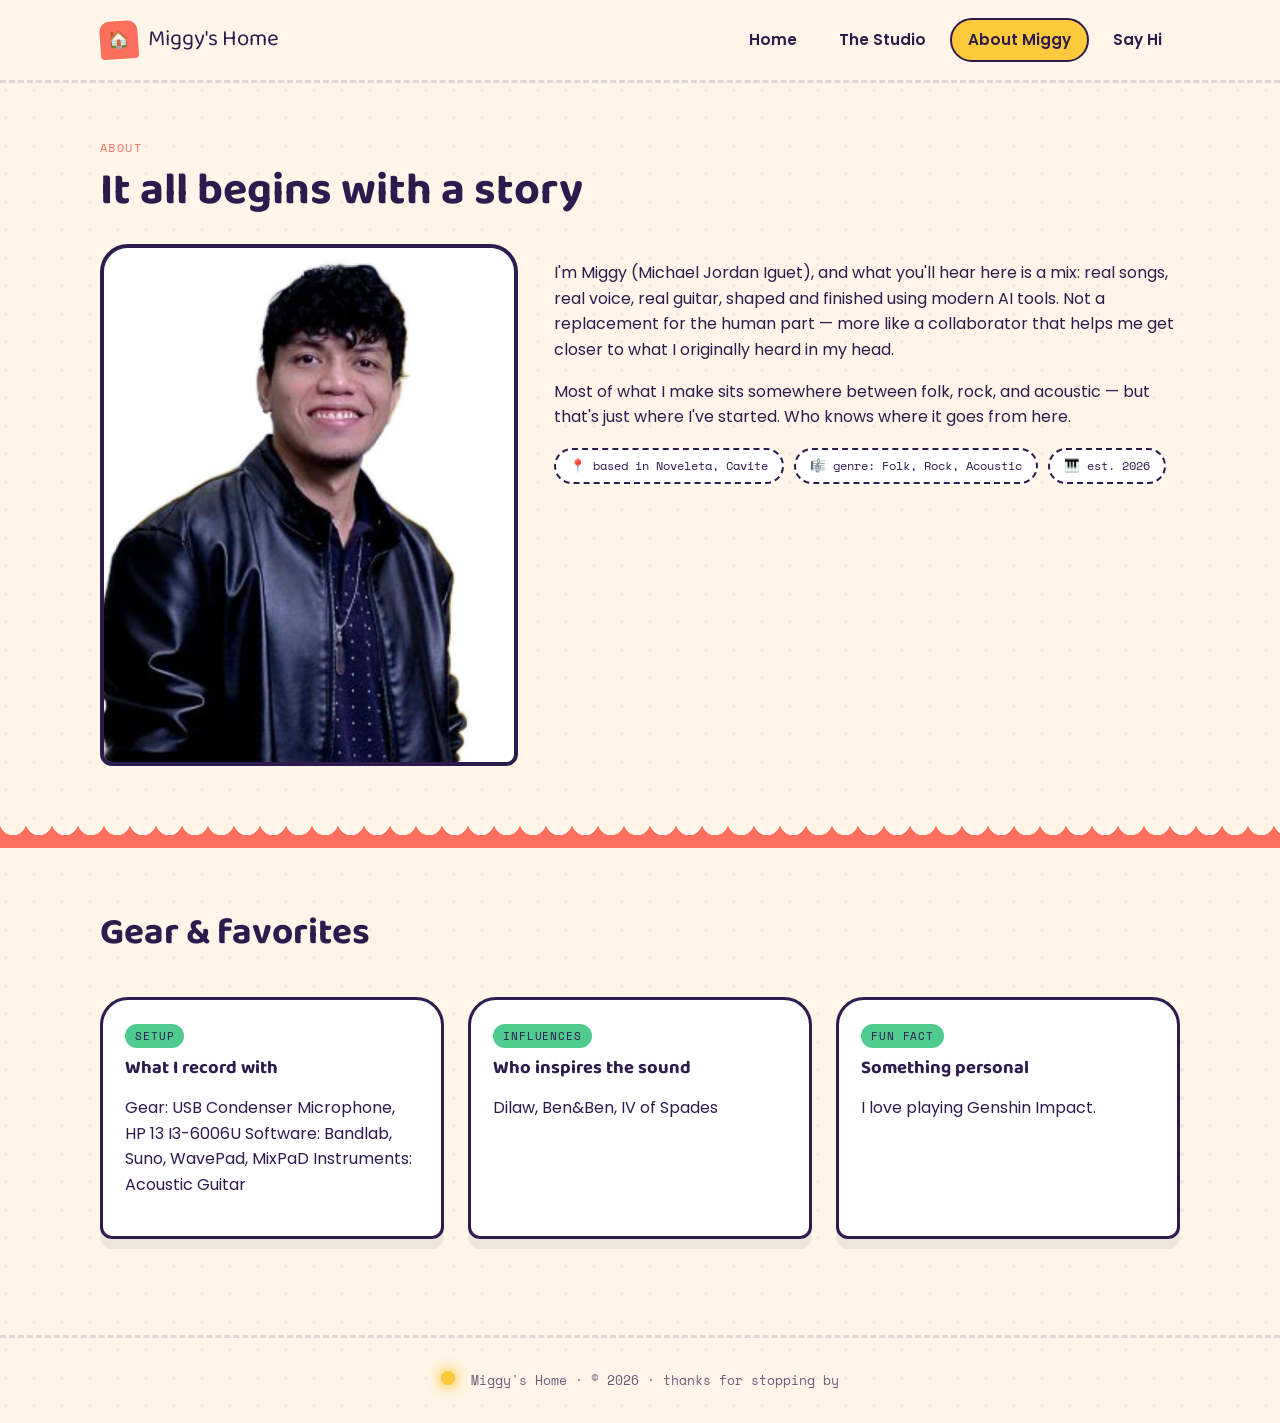
==== about.html @ 34ad1ec8 "Update about.html" ====
<!DOCTYPE html>
<html lang="en">
<head>
  <meta charset="UTF-8">
  <meta name="viewport" content="width=device-width, initial-scale=1.0">
  <title>About Miggy — Miggy's Home</title>
  <meta name="description" content="The story behind Miggy's Home.">
  <link rel="preconnect" href="https://fonts.googleapis.com">
  <link href="https://fonts.googleapis.com/css2?family=Baloo+2:wght@500;700;800&family=Poppins:wght@400;500;600;700&family=Space+Mono&display=swap" rel="stylesheet">
  <link rel="stylesheet" href="style.css">
</head>
<body>

  <header class="site-header">
    <nav class="nav wrap">
      <a href="index.html" class="brand">
        <span class="brand-mark">🏠</span>
        Miggy's Home
      </a>
      <button class="nav-toggle" aria-label="Toggle menu" aria-expanded="false">☰</button>
      <ul class="room-links">
        <li><a href="index.html">Home</a></li>
        <li><a href="music.html">The Studio</a></li>
        <li><a href="about.html" aria-current="page">About Miggy</a></li>
        <li><a href="contact.html">Say Hi</a></li>
      </ul>
    </nav>
  </header>

  <main>
    <section class="room wrap" style="padding-top:56px;">
      <p class="eyebrow">About</p>
      <h1 style="font-size:clamp(2rem, 4vw, 2.8rem);">It all begins with a story</h1>

      <div class="bio-layout">
        <div class="bio-portrait">
    <img src="miggy.jpg" alt="Miggy" style="width:100%; height:100%; object-fit:cover; object-position: center 200%; border-radius: 24px 24px 8px 8px;">
</div>
        <div>
          <!--
          Miggy's Home started one summer in May 2026,
          when I dug up a folder of old, half-forgotten recordings and decided to give them a second life — this time,
          with a little help from AI.
          -->
          <p>
          I'm Miggy (Michael Jordan Iguet), and what you'll hear here is a mix: real songs, real voice, real guitar, shaped and finished using modern AI tools.
          Not a replacement for the human part — more like a collaborator that helps me get closer to what I originally heard in my head.
          </p>
          <p>
           Most of what I make sits somewhere between folk, rock, and acoustic — but that's just where I've started. Who knows where it goes from here.
          </p>
          <div class="sticker-row">
            <span class="sticker">📍 based in Noveleta, Cavite</span>
            <span class="sticker">🎼 genre: Folk, Rock, Acoustic</span>
            <span class="sticker">🎹 est. 2026</span>
          </div>
        </div>
      </div>
    </section>

    <div class="awning coral" aria-hidden="true"></div>

    <section class="room wrap">
      <div class="room-title">
        <h2>Gear &amp; favorites</h2>
      </div>
      <div class="window-grid">
        <div class="window-card">
          <span class="tag">Setup</span>
          <h3>What I record with</h3>
          <p>Gear: USB Condenser Microphone, HP 13 I3-6006U
            Software: Bandlab, Suno, WavePad, MixPaD
          Instruments: Acoustic Guitar
          </p>
        </div>
        <div class="window-card">
          <span class="tag">Influences</span>
          <h3>Who inspires the sound</h3>
          <p>Dilaw, Ben&Ben, IV of Spades</p>
        </div>
        <div class="window-card">
          <span class="tag">Fun fact</span>
          <h3>Something personal</h3>
          <p>I love playing Genshin Impact.</p>
        </div>
      </div>
    </section>
  </main>

  <footer class="site-footer">
    <span class="porch-light" aria-hidden="true"></span>
    Miggy's Home · © <span id="year"></span> · thanks for stopping by
  </footer>

  <script src="script.js"></script>
  <script>document.getElementById("year").textContent = new Date().getFullYear();</script>
</body>
</html>
---- style.css ----
/* ============================================
   MIGGY'S HOME — shared styles
   Design: bright, cozy "house of music" theme.
   Cards are shaped like little windows/doors,
   nav reads like room signs on a hallway wall.
   ============================================ */

:root {
  /* Color */
  --cream:    #FFF6E9;
  --sunshine: #FFC93C;
  --coral:    #FF6F5E;
  --sky:      #4FB6E8;
  --mint:     #4FCB8F;
  --plum:     #2D1B4E;
  --white:    #FFFFFF;

  /* Type */
  --font-display: "Baloo 2", system-ui, sans-serif;
  --font-body: "Poppins", system-ui, sans-serif;
  --font-tag: "Space Mono", monospace;

  /* Layout */
  --max-width: 1080px;
  --radius-window: 28px 28px 12px 12px;
  --shadow-soft: 0 10px 0 rgba(45, 27, 78, 0.08);
}

* { box-sizing: border-box; }

html { scroll-behavior: smooth; }

body {
  margin: 0;
  background: var(--cream);
  color: var(--plum);
  font-family: var(--font-body);
  line-height: 1.6;
  background-image:
    radial-gradient(circle at 6px 6px, rgba(45,27,78,0.05) 2px, transparent 2px);
  background-size: 28px 28px;
}

img { max-width: 100%; display: block; }

a { color: inherit; }

h1, h2, h3 {
  font-family: var(--font-display);
  margin: 0 0 0.4em 0;
  line-height: 1.15;
}

.eyebrow {
  font-family: var(--font-tag);
  text-transform: uppercase;
  letter-spacing: 0.12em;
  font-size: 0.72rem;
  color: var(--coral);
  margin: 0 0 0.6em 0;
}

.wrap {
  max-width: var(--max-width);
  margin: 0 auto;
  padding: 0 24px;
}

/* Respect reduced motion */
@media (prefers-reduced-motion: reduce) {
  * { animation: none !important; transition: none !important; }
  html { scroll-behavior: auto; }
}

/* ---------- Nav: "door plaque" ---------- */

.site-header {
  position: sticky;
  top: 0;
  z-index: 50;
  background: var(--cream);
  border-bottom: 3px dashed rgba(45, 27, 78, 0.15);
}

.nav {
  display: flex;
  align-items: center;
  justify-content: space-between;
  padding: 18px 0;
}

.brand {
  display: flex;
  align-items: center;
  gap: 10px;
  font-family: var(--font-display);
  font-size: 1.4rem;
  text-decoration: none;
  color: var(--plum);
}

.brand-mark {
  width: 38px;
  height: 38px;
  border-radius: 10px 10px 4px 4px;
  background: var(--coral);
  display: grid;
  place-items: center;
  font-size: 1.1rem;
  transform: rotate(-4deg);
}

.room-links {
  display: flex;
  gap: 6px;
  list-style: none;
  margin: 0;
  padding: 0;
}

.room-links a {
  display: inline-block;
  padding: 8px 16px;
  border-radius: 999px;
  text-decoration: none;
  font-weight: 600;
  font-size: 0.95rem;
  color: var(--plum);
  border: 2px solid transparent;
  transition: border-color 0.15s ease, transform 0.15s ease;
}

.room-links a:hover,
.room-links a:focus-visible {
  border-color: var(--plum);
  transform: translateY(-2px);
}

.room-links a[aria-current="page"] {
  background: var(--sunshine);
  border-color: var(--plum);
}

.nav-toggle {
  display: none;
  background: none;
  border: 2px solid var(--plum);
  border-radius: 10px;
  padding: 8px 10px;
  font-size: 1.1rem;
  cursor: pointer;
}

@media (max-width: 720px) {
  .nav-toggle { display: block; }
  .room-links {
    display: none;
    flex-direction: column;
    width: 100%;
    padding-bottom: 16px;
  }
  .room-links.open { display: flex; }
  .nav { flex-wrap: wrap; }
}

/* ---------- Buttons ---------- */

.btn {
  display: inline-flex;
  align-items: center;
  gap: 8px;
  padding: 12px 22px;
  border-radius: 999px;
  font-weight: 700;
  font-family: var(--font-body);
  text-decoration: none;
  border: 3px solid var(--plum);
  cursor: pointer;
  font-size: 1rem;
}

.btn-primary {
  background: var(--coral);
  color: var(--white);
  box-shadow: var(--shadow-soft);
}

.btn-primary:hover { transform: translate(-2px, -2px); box-shadow: 0 12px 0 rgba(45,27,78,0.08); }

.btn-ghost {
  background: transparent;
  color: var(--plum);
}

.btn-ghost:hover { background: rgba(45,27,78,0.06); }

/* ---------- Hero ---------- */

.hero {
  padding: 64px 0 40px;
  display: grid;
  grid-template-columns: 1.1fr 0.9fr;
  gap: 40px;
  align-items: center;
}

.hero h1 {
  font-size: clamp(2.4rem, 5vw, 3.6rem);
}

.hero .lede {
  font-size: 1.15rem;
  max-width: 46ch;
  color: rgba(45,27,78,0.85);
}

.hero-actions {
  display: flex;
  gap: 12px;
  margin-top: 28px;
  flex-wrap: wrap;
}

.welcome-mat {
  width: 100%;
  aspect-ratio: 1 / 1;
  background: var(--sunshine);
  border-radius: var(--radius-window);
  border: 4px solid var(--plum);
  position: relative;
  display: grid;
  place-items: center;
  overflow: hidden;
}

.welcome-mat::before {
  content: "";
  position: absolute;
  inset: 14px;
  border: 3px dashed var(--plum);
  border-radius: 20px;
}

.welcome-mat span {
  font-family: var(--font-display);
  font-size: 3.2rem;
  transform: rotate(-6deg);
}

@media (max-width: 780px) {
  .hero { grid-template-columns: 1fr; padding-top: 32px; }
}

/* ---------- Scalloped divider (awning) ---------- */

.awning {
  height: 26px;
  background:
    radial-gradient(circle at 13px 0, transparent 13px, var(--sky) 13.5px) repeat-x;
  background-size: 26px 26px;
  margin: 0 0 8px 0;
}

.awning.coral {
  background:
    radial-gradient(circle at 13px 0, transparent 13px, var(--coral) 13.5px) repeat-x;
  background-size: 26px 26px;
}

.awning.mint {
  background:
    radial-gradient(circle at 13px 0, transparent 13px, var(--mint) 13.5px) repeat-x;
  background-size: 26px 26px;
}

/* ---------- Section shell ---------- */

section.room {
  padding: 56px 0;
}

.room-title { display: flex; align-items: baseline; gap: 14px; flex-wrap: wrap; }
.room-title h2 { font-size: clamp(1.7rem, 3vw, 2.3rem); }

/* ---------- Window cards ---------- */

.window-grid {
  display: grid;
  grid-template-columns: repeat(auto-fit, minmax(260px, 1fr));
  gap: 24px;
  margin-top: 28px;
}

.window-card {
  background: var(--white);
  border: 3px solid var(--plum);
  border-radius: var(--radius-window);
  padding: 22px;
  box-shadow: var(--shadow-soft);
  transition: transform 0.15s ease;
}

.window-card:hover { transform: translateY(-4px); }

.window-card h3 { font-size: 1.15rem; margin-bottom: 8px; }

.window-card .tag {
  font-family: var(--font-tag);
  font-size: 0.7rem;
  text-transform: uppercase;
  letter-spacing: 0.08em;
  background: var(--mint);
  color: var(--plum);
  display: inline-block;
  padding: 3px 10px;
  border-radius: 999px;
  margin-bottom: 10px;
}

/* ---------- Media embed frame ---------- */

.embed-frame {
  border: 3px solid var(--plum);
  border-radius: var(--radius-window);
  overflow: hidden;
  background: var(--plum);
  aspect-ratio: 16 / 9;
  position: relative;
}

.embed-frame iframe {
  width: 100%;
  height: 100%;
  border: 0;
  display: block;
}

.embed-placeholder {
  position: absolute;
  inset: 0;
  display: grid;
  place-items: center;
  text-align: center;
  color: var(--cream);
  padding: 24px;
  font-family: var(--font-tag);
  font-size: 0.85rem;
  gap: 8px;
}

.embed-placeholder strong {
  display: block;
  font-family: var(--font-display);
  font-size: 1.2rem;
  color: var(--sunshine);
  margin-bottom: 6px;
}

/* Spotify frame is shorter */
.embed-frame.spotify { aspect-ratio: auto; height: 152px; }

/* ---------- Sticker badges ---------- */

.sticker-row {
  display: flex;
  gap: 10px;
  flex-wrap: wrap;
  margin-top: 18px;
}

.sticker {
  font-family: var(--font-tag);
  font-size: 0.78rem;
  padding: 6px 14px;
  border-radius: 999px;
  border: 2px dashed var(--plum);
  background: var(--white);
}

/* ---------- Socials / mailbox ---------- */

.mailbox-grid {
  display: grid;
  grid-template-columns: repeat(auto-fit, minmax(200px, 1fr));
  gap: 18px;
  margin-top: 28px;
}

.mailbox-link {
  display: flex;
  align-items: center;
  gap: 14px;
  background: var(--white);
  border: 3px solid var(--plum);
  border-radius: 20px;
  padding: 16px 18px;
  text-decoration: none;
  font-weight: 700;
  color: var(--plum);
  box-shadow: var(--shadow-soft);
  transition: transform 0.15s ease;
}

.mailbox-link:hover { transform: translate(-3px, -3px); }

.mailbox-icon {
  width: 40px;
  height: 40px;
  border-radius: 10px;
  display: grid;
  place-items: center;
  font-size: 1.2rem;
  flex-shrink: 0;
}

/* ---------- About/bio ---------- */

.bio-layout {
  display: grid;
  grid-template-columns: 0.8fr 1.2fr;
  gap: 36px;
  align-items: start;
  margin-top: 28px;
}

.bio-portrait {
  aspect-ratio: 4/5;
  background: var(--sky);
  border: 4px solid var(--plum);
  border-radius: var(--radius-window);
  display: grid;
  place-items: center;
  font-family: var(--font-display);
  font-size: 4rem;
  color: var(--white);
}

@media (max-width: 720px) {
  .bio-layout { grid-template-columns: 1fr; }
}

/* ---------- Footer ---------- */

.site-footer {
  border-top: 3px dashed rgba(45,27,78,0.15);
  padding: 32px 0;
  margin-top: 40px;
  text-align: center;
  font-family: var(--font-tag);
  font-size: 0.82rem;
  color: rgba(45,27,78,0.7);
}

.porch-light {
  width: 14px;
  height: 14px;
  border-radius: 50%;
  background: var(--sunshine);
  display: inline-block;
  margin-right: 8px;
  box-shadow: 0 0 12px 4px rgba(255,201,60,0.7);
}
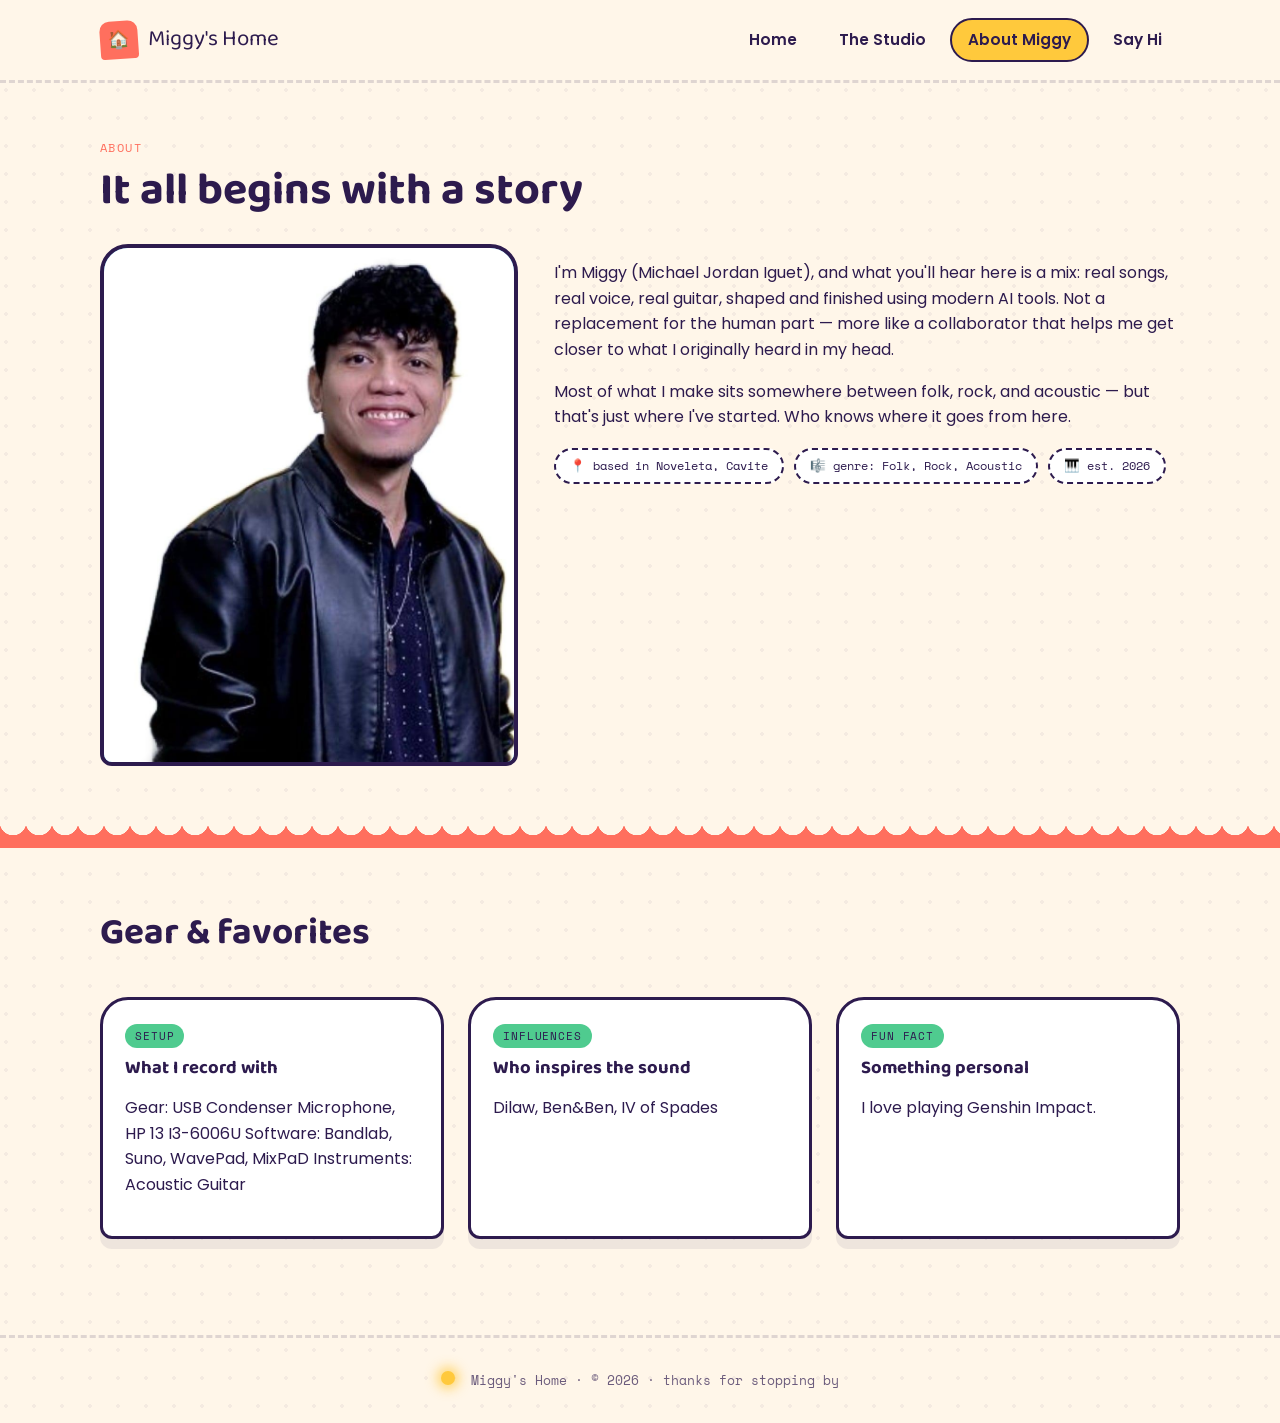
==== commit 7140992d: "Update about.html" ====
--- a/about.html
+++ b/about.html
@@ -34,7 +34,7 @@
 
       <div class="bio-layout">
         <div class="bio-portrait">
-    <img src="miggy.jpg" alt="Miggy" style="width:100%; height:100%; object-fit:cover; object-position: center 200%; border-radius: 24px 24px 8px 8px;">
+    <img src="miggy.jpg" alt="Miggy" style="width:100%; height:100%; object-fit:cover; object-position: left center; border-radius: 24px 24px 8px 8px;">
 </div>
         <div>
           <!--
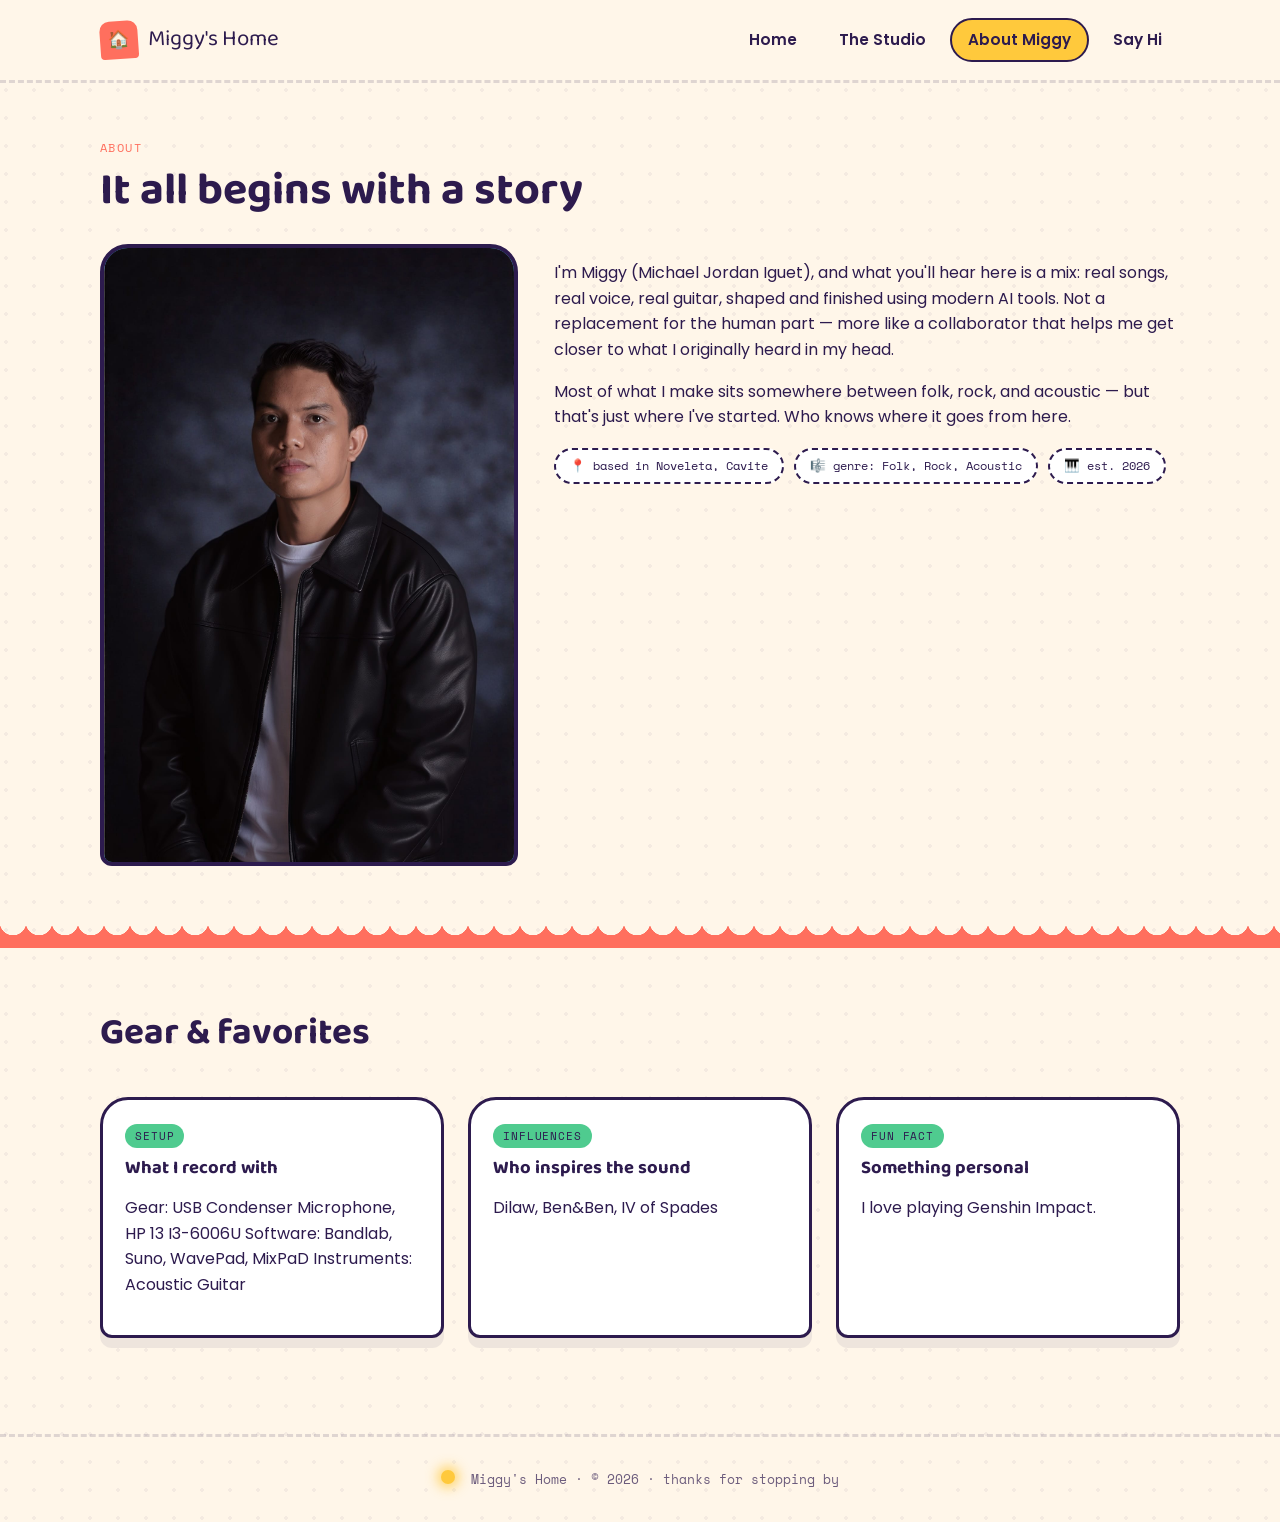
==== commit f97bcb92: "Update about.html" ====
--- a/about.html
+++ b/about.html
@@ -34,7 +34,7 @@
 
       <div class="bio-layout">
         <div class="bio-portrait">
-    <img src="miggy.jpg" alt="Miggy" style="width:100%; height:100%; object-fit:cover; object-position: left center; border-radius: 24px 24px 8px 8px;">
+    <img src="miggy2.jpg" alt="Miggy" style="width:100%; height:100%; object-fit:cover; object-position: left center; border-radius: 24px 24px 8px 8px;">
 </div>
         <div>
           <!--
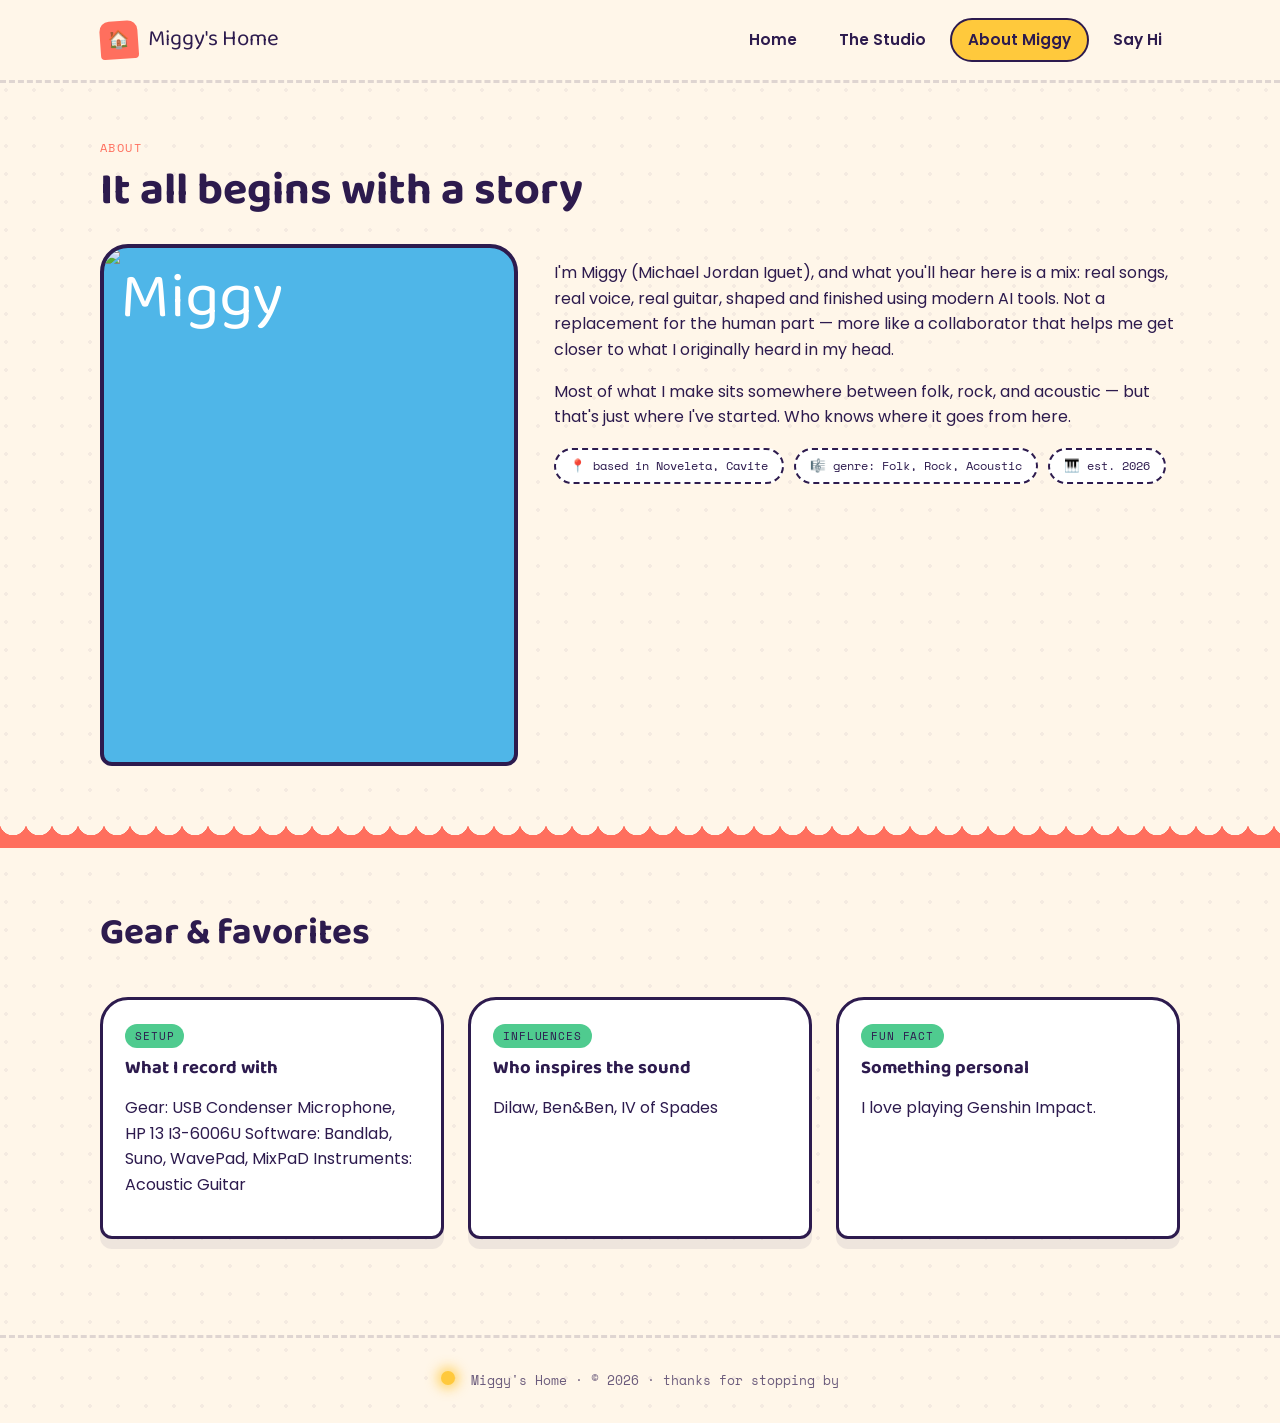
==== commit 07553c8f: "Update about.html" ====
--- a/about.html
+++ b/about.html
@@ -34,7 +34,7 @@
 
       <div class="bio-layout">
         <div class="bio-portrait">
-    <img src="miggy2.jpg" alt="Miggy" style="width:100%; height:100%; object-fit:cover; object-position: left center; border-radius: 24px 24px 8px 8px;">
+    <img src="miggy3.jpg" alt="Miggy" style="width:100%; height:100%; object-fit:cover; object-position: left center; border-radius: 24px 24px 8px 8px;">
 </div>
         <div>
           <!--
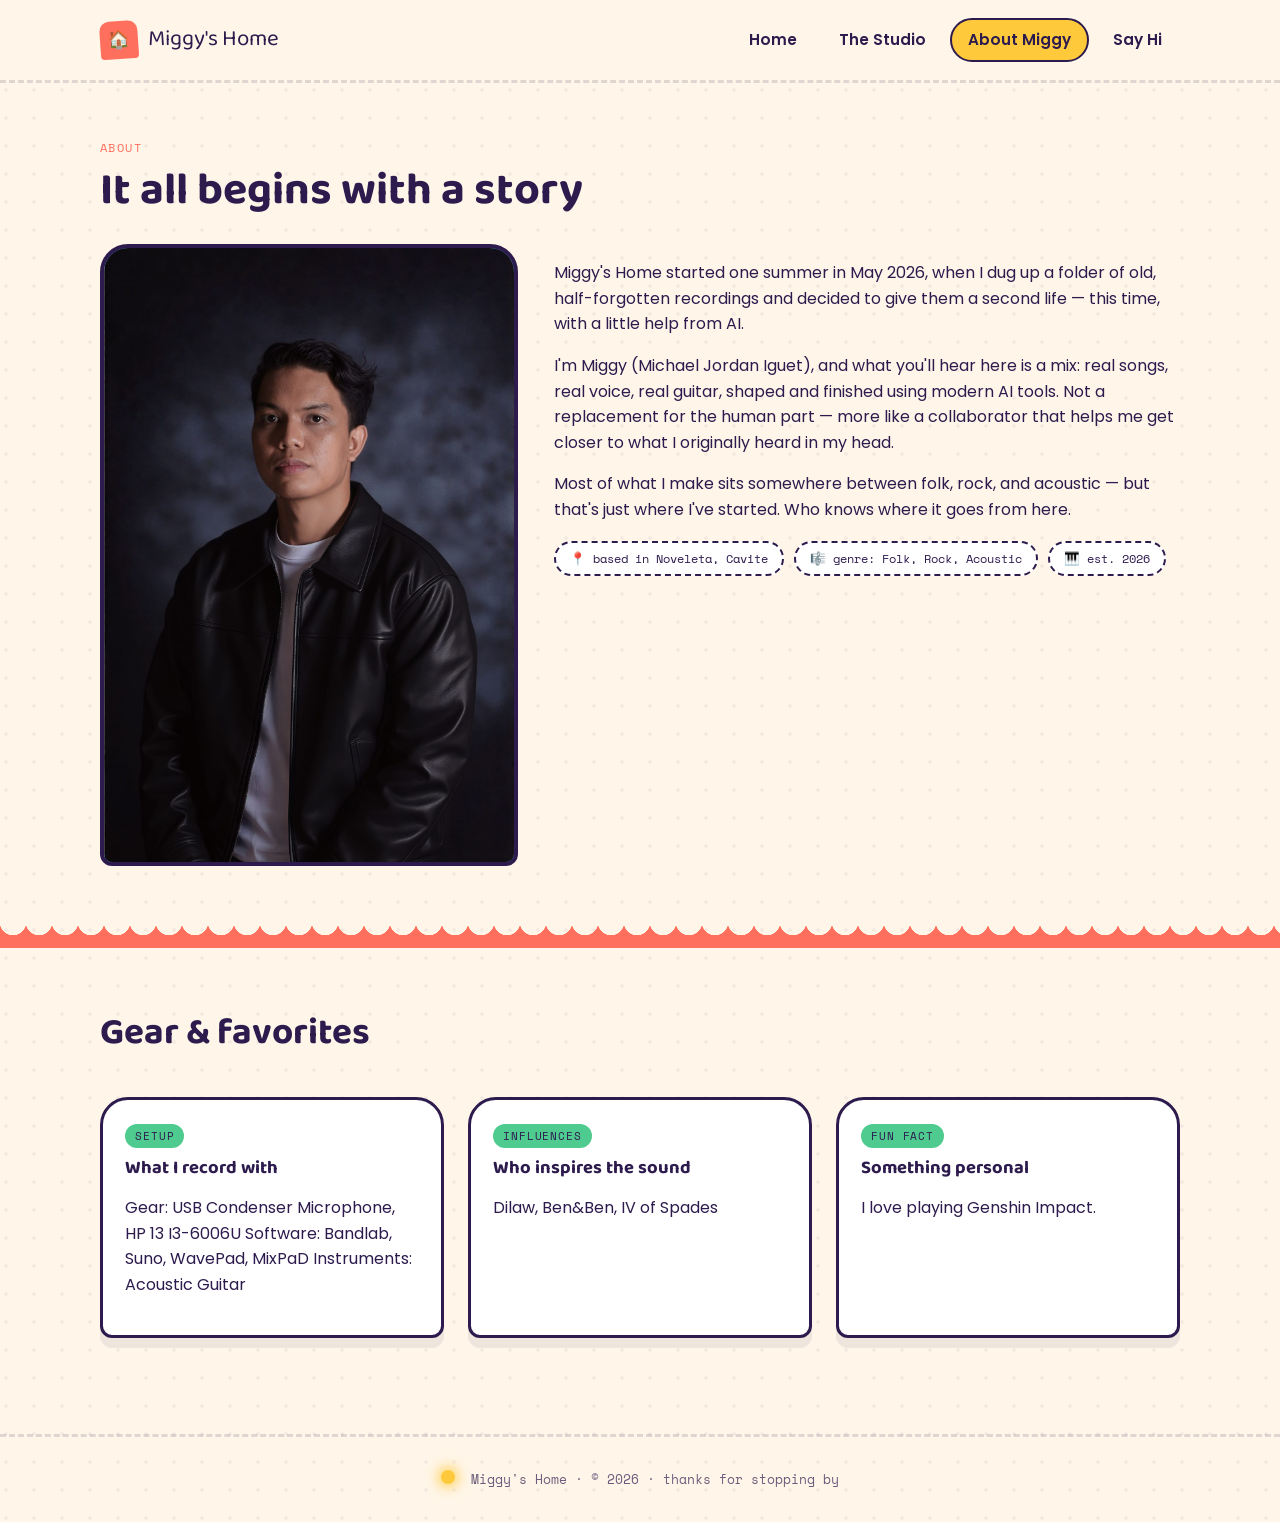
==== commit 5107892b: "Update about.html" ====
--- a/about.html
+++ b/about.html
@@ -34,14 +34,14 @@
 
       <div class="bio-layout">
         <div class="bio-portrait">
-    <img src="miggy3.jpg" alt="Miggy" style="width:100%; height:100%; object-fit:cover; object-position: left center; border-radius: 24px 24px 8px 8px;">
+    <img src="miggy2.jpg" alt="Miggy" style="width:100%; height:100%; object-fit:cover; object-position: left center; border-radius: 24px 24px 8px 8px;">
 </div>
         <div>
-          <!--
+          <p>
           Miggy's Home started one summer in May 2026,
           when I dug up a folder of old, half-forgotten recordings and decided to give them a second life — this time,
           with a little help from AI.
-          -->
+         </p>
           <p>
           I'm Miggy (Michael Jordan Iguet), and what you'll hear here is a mix: real songs, real voice, real guitar, shaped and finished using modern AI tools.
           Not a replacement for the human part — more like a collaborator that helps me get closer to what I originally heard in my head.
